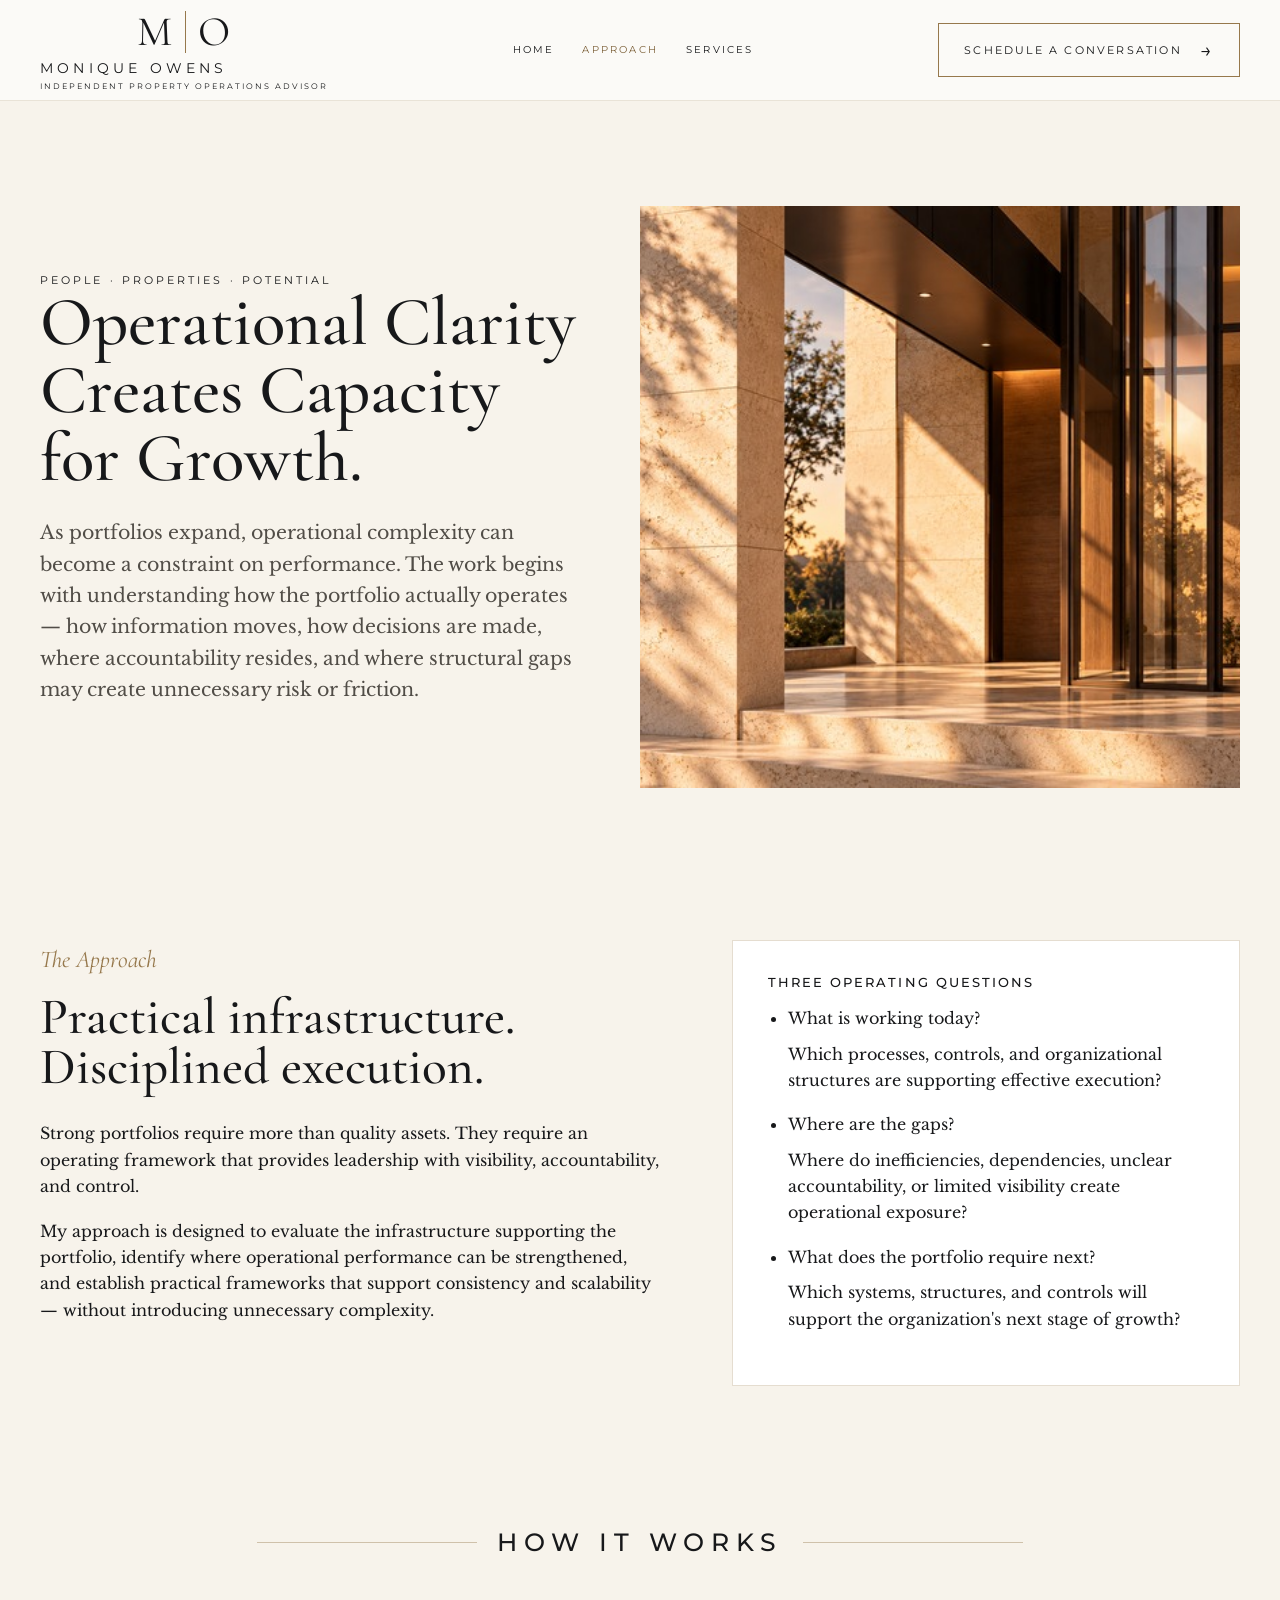
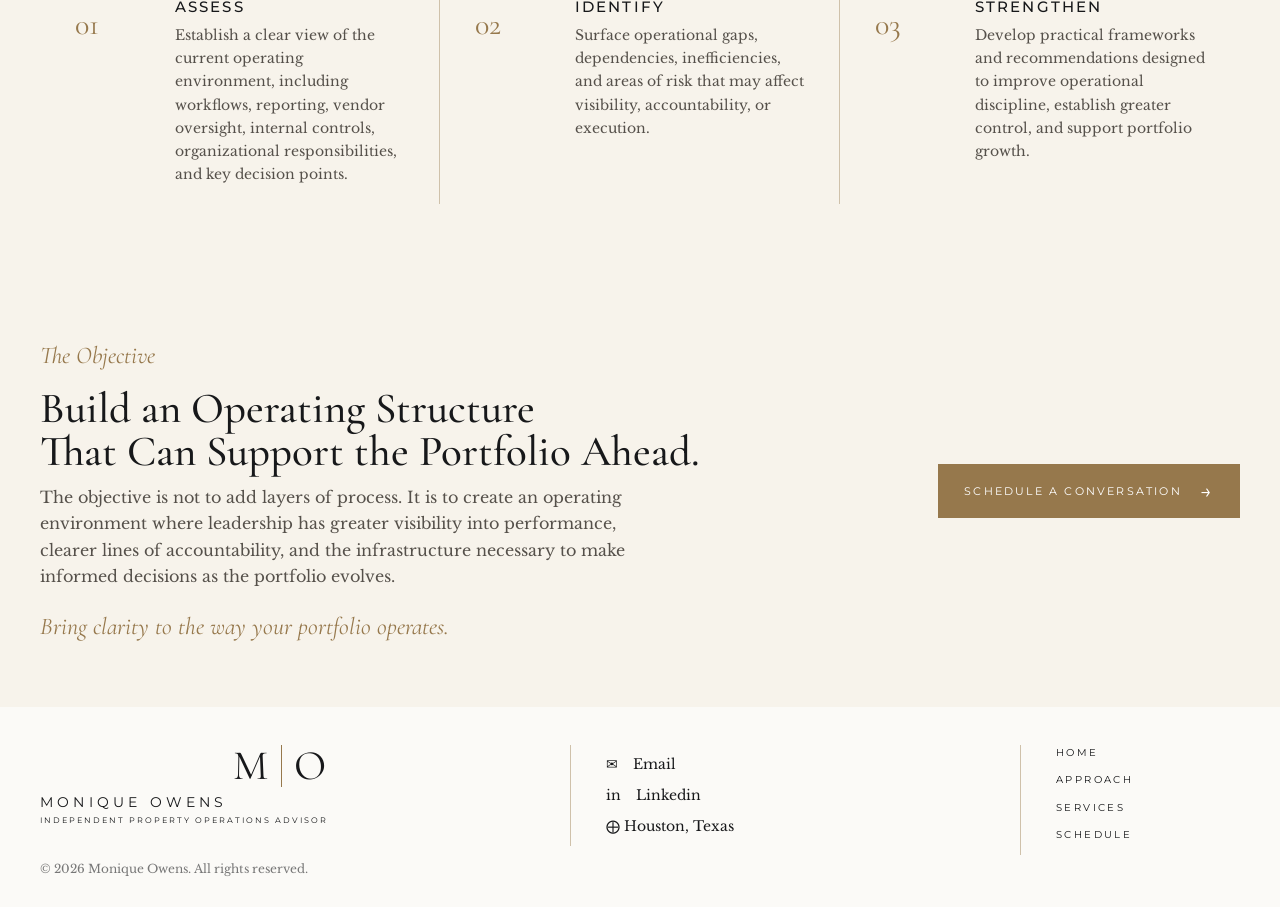
==== approach.html @ 7b4e8dc5 "Update approach.html" ====
<!doctype html>
<html lang="en">
<head>
  <meta charset="utf-8">
  <meta name="viewport" content="width=device-width, initial-scale=1">
  <meta name="description" content="Monique Owens — Independent Property Operations Advisor for growing residential property portfolios.">
  <title>Approach | Monique Owens</title>
  <link rel="stylesheet" href="styles.css">
</head>
<body>

<header class="site-header">
  <div class="container header-inner">
    <a class="brand" href="index.html" aria-label="Monique Owens home">
      <div class="brand-mark"><span>M</span><span>O</span></div>
      <div class="brand-name">Monique Owens</div>
      <div class="brand-sub">Independent Property Operations Advisor</div>
    </a>
    <nav class="nav" aria-label="Primary navigation"><a class="" href="index.html">Home</a>
<a class="active" href="approach.html">Approach</a>
<a class="" href="services.html">Services</a></nav>
    <a class="btn btn-outline" href="https://cal.com/monique-owens-7sfvlf/schedule" target="_blank" rel="noopener">Schedule a Conversation <span class="arrow">→</span></a>
    <button class="menu-toggle" aria-label="Open menu" aria-expanded="false">☰</button>
  </div>
</header>


<main>
<section class="page-hero">
  <div class="container">
    <div class="split">

      <div class="split-copy">
        <div class="eyebrow">People · Properties · Potential</div>

        <h1>Operational Clarity<br>Creates Capacity<br>for Growth.</h1>

        <p>
          As portfolios expand, operational complexity can become a constraint
          on performance. The work begins with understanding how the portfolio
          actually operates — how information moves, how decisions are made,
          where accountability resides, and where structural gaps may create
          unnecessary risk or friction.
        </p>
      </div>

    <div class="split-image approach-image">

    </div>
  </div>
</section>
<section class="section section-cream">
  <div class="container content-grid">
    <div>
      <div class="script">The Approach</div>
      <h2 style="margin:12px 0 28px">Practical infrastructure.<br>Disciplined execution.</h2>
      <p>Strong portfolios require more than quality assets. They require an operating framework that provides leadership with visibility, accountability, and control.</p>
      <p>My approach is designed to evaluate the infrastructure supporting the portfolio, identify where operational performance can be strengthened, and establish practical frameworks that support consistency and scalability — without introducing unnecessary complexity.</p>
    </div>
    <div class="content-card">
      <h3>Three operating questions</h3>
      <ul>
        <li>What is working today?</li>
        <p>Which processes, controls, and organizational structures are supporting effective execution?</p>
        <li>Where are the gaps?</li>
        <p>Where do inefficiencies, dependencies, unclear accountability, or limited visibility create operational exposure?</p>
        <li>What does the portfolio require next?</li>
        <p>Which systems, structures, and controls will support the organization's next stage of growth?</p>
      </ul>
    </div>
  </div>
</section>
<section class="section section-cream">
  <div class="container">
    <div class="section-head"><h2>How It Works</h2></div>
    <div class="steps">
      <article class="step"><div class="step-num">01</div><div><h3>Assess</h3><p>Establish a clear view of the current operating environment, including workflows, reporting, vendor oversight, internal controls, organizational responsibilities, and key decision points.</p></div></article>
      <article class="step"><div class="step-num">02</div><div><h3>Identify</h3><p>Surface operational gaps, dependencies, inefficiencies, and areas of risk that may affect visibility, accountability, or execution.</p></div></article>
      <article class="step"><div class="step-num">03</div><div><h3>Strengthen</h3><p>Develop practical frameworks and recommendations designed to improve operational discipline, establish greater control, and support portfolio growth.</p></div></article>
    </div>
  </div>
</section>
<section class="cta">
  <div class="container cta-inner">
    <div class="cta-copy">
      <div class="script">The Objective</div>
      <h2>Build an Operating Structure<br>That Can Support the Portfolio Ahead.</h2>
      <p>
        The objective is not to add layers of process. It is to create an operating
        environment where leadership has greater visibility into performance,
        clearer lines of accountability, and the infrastructure necessary to make
        informed decisions as the portfolio evolves.
      </p>
      <div class="script">Bring clarity to the way your portfolio operates.</div>
    </div>
    <a class="btn" href="https://cal.com/monique-owens-7sfvlf/schedule" target="_blank" rel="noopener">
      Schedule a Conversation <span class="arrow">→</span>
    </a>
  </div>
</section>
</main>


<footer class="site-footer">
  <div class="container">
    <div class="footer-grid">
      <div>
        <a class="brand" href="index.html">
          <div class="brand-mark"><span>M</span><span>O</span></div>
          <div class="brand-name">Monique Owens</div>
          <div class="brand-sub">Independent Property Operations Advisor</div>
        </a>
        <div class="copyright">© 2026 Monique Owens. All rights reserved.</div>
      </div>
      <div class="footer-contact">
        <div class="contact-line">✉ <a href="mailto:Monique.Owens.A@gmail.com">Email</a></div>
        <div class="contact-line">in <a href="https://www.linkedin.com/in/monique-owens-a-htx/">Linkedin</a></div>
        <div class="contact-line">⨁ Houston, Texas</div>
      </div>
      <div class="footer-nav">
        <a href="index.html">Home</a>
        <a href="approach.html">Approach</a>
        <a href="services.html">Services</a>
        <a href="https://cal.com/monique-owens-7sfvlf/schedule" target="_blank" rel="noopener">Schedule</a>
      </div>
    </div>
  </div>
</footer>

<script src="script.js"></script>
</body>
</html>
---- styles.css ----
@import url('https://fonts.googleapis.com/css2?family=Cormorant+Garamond:wght@400;500;600&family=Libre+Baskerville:wght@400;700&family=Montserrat:wght@400;500;600&display=swap');

:root{
  --ink:#17181a;
  --muted:#66615b;
  --gold:#96784c;
  --gold-dark:#7e633c;
  --line:#cfc1aa;
  --cream:#f7f3eb;
  --paper:#fbfaf7;
  --white:#fff;
  --serif:"Cormorant Garamond", Georgia, serif;
  --body:"Libre Baskerville", Georgia, serif;
  --sans:"Montserrat", Arial, sans-serif;
  --max:1400px;
}

*{box-sizing:border-box}
html{scroll-behavior:smooth}
body{margin:0;color:var(--ink);background:var(--paper);font-family:var(--body);line-height:1.65}
img{max-width:100%;display:block}
a{color:inherit;text-decoration:none}
button,input,textarea{font:inherit}

.container{width:min(var(--max),calc(100% - 80px));margin:0 auto}
.eyebrow{font-family:var(--sans);font-size:11px;letter-spacing:.28em;text-transform:uppercase}
.script{font-family:var(--serif);font-style:italic;color:var(--gold);font-size:24px}
h1,h2,h3{font-family:var(--serif);font-weight:500;line-height:.98;margin:0}
h1{font-size:clamp(48px,5.4vw,78px)}
h2{font-size:clamp(36px,4vw,54px)}
p{margin:0 0 18px}

.site-header{
  position:sticky;top:0;z-index:50;background:rgba(251,250,247,.96);
  backdrop-filter:blur(12px);border-bottom:1px solid rgba(150,120,76,.18)
}
.header-inner{height:100px;display:flex;align-items:center;justify-content:space-between;gap:30px}
.brand{display:flex;flex-direction:column;line-height:1}
.brand-mark{font-family:var(--serif);font-size:42px;letter-spacing:.03em;text-align:center}
.brand-mark span{display:inline-block;padding:0 12px}
.brand-mark span:first-child{border-right:1px solid var(--gold)}
.brand-name{font-family:var(--sans);font-size:14px;letter-spacing:.30em;text-transform:uppercase;margin-top:8px}
.brand-sub{font-family:var(--sans);font-size:8px;letter-spacing:.25em;text-transform:uppercase;margin-top:7px}
.nav{display:flex;align-items:center;gap:28px}
.nav a{font-family:var(--sans);font-size:10px;letter-spacing:.22em;text-transform:uppercase;transition:.2s}
.nav a:hover,.nav a.active{color:var(--gold-dark)}
.btn{
  display:inline-flex;align-items:center;justify-content:center;gap:18px;
  padding:17px 25px;border:1px solid var(--gold);background:var(--gold);
  color:white;font-family:var(--sans);font-size:11px;letter-spacing:.20em;text-transform:uppercase;
  transition:transform .2s,background .2s
}
.btn:hover{background:var(--gold-dark);transform:translateY(-1px)}
.btn-outline{background:transparent;color:var(--ink)}
.btn-outline:hover{color:white}
.arrow{font-size:20px;line-height:0}
.menu-toggle{display:none;border:0;background:none;font-size:25px}

.hero{min-height:620px;display:grid;grid-template-columns:58% 42%;background:var(--cream)}
.hero-copy{padding:65px 55px 65px max(40px,calc((100vw - var(--max))/2));display:flex;flex-direction:column;justify-content:center}
.hero-label{display:flex;align-items:center;gap:16px;margin-bottom:28px}
.hero-label:after{content:"";height:1px;width:140px;background:var(--gold)}
.hero-copy .subhead{margin-top:25px;max-width:650px;font-size:23px}
.hero-copy .lead{font-size:18px;max-width:620px;margin-top:8px}
.hero-cta{margin-top:20px}
.hero-photo{min-height:620px;background:url("assets/hero.jpg") center/cover no-repeat;position:relative}
.hero-photo:before{content:"";position:absolute;inset:0;background:linear-gradient(90deg,var(--cream) 0%,rgba(247,243,235,.18) 18%,transparent 45%)}
.hero-sidecopy{position:absolute;right:45px;top:60px;width:150px;font-family:var(--sans);font-size:10px;line-height:2.1;letter-spacing:.28em;text-transform:uppercase}
.hero-sidecopy:after{content:"";display:block;width:55px;height:1px;background:var(--gold);margin-top:18px}

.section{padding:72px 0}
.section-cream{background:var(--cream)}
.section-head{display:flex;align-items:center;gap:20px;justify-content:center;margin-bottom:45px}
.section-head:before,.section-head:after{content:"";height:1px;background:var(--line);width:220px}
.section-head h2{font-family:var(--sans);font-size:25px;letter-spacing:.27em;text-transform:uppercase;white-space:nowrap}

.services-grid{display:grid;grid-template-columns:repeat(5,1fr)}
.service{padding:0 28px;text-align:center;border-right:1px solid var(--line)}
.service:last-child{border-right:0}
.service-icon{height:64px;display:flex;justify-content:center;align-items:center;color:var(--gold);font-size:35px;font-family:var(--serif)}
.service-icon img{width:64px;height:64px;object-fit:contain}

.service h3{
  font-family:var(--sans);
  font-size:21px;
  font-weight:500;
  color:#17181a;
  letter-spacing:.08em;
  text-transform:uppercase;
  line-height:1.3;
  margin:18px 0;
}

.service .script{
  font-family:var(--serif);
  font-style:italic;
  color:var(--gold);
  font-size:20px;
  font-weight:700;
  line-height:1.4;
  margin:0 0 22px;
}

.service p{
  font-size:16px;
  font-weight:700;
  color:#55504a;
  line-height:1.6;
}

.split{display:grid;grid-template-columns:1fr 1fr}

.split-image{
  min-height:390px;
  background:url("assets/houston.jpg") center/cover no-repeat;
  position:relative;
  overflow:hidden;
}

.approach-image{
  background:url("assets/approach-image.jpg") center/cover no-repeat;
}
  .approach-image img {
  width: 454px;
  height: 430px;
  object-fit: cover;
  margin: 0 auto;
}
.page-hero .split-copy {
  padding-right: 50px;
}

.split-image img{
  width:100%;
  height:100%;
  object-fit:cover;
  display:block;
}

.split-image span{
  position:absolute;
  bottom:22px;
  left:45px;
  color:white;
  font-family:var(--sans);
  font-size:10px;
  letter-spacing:.30em;
  text-transform:uppercase
}

.split-copy{
  padding:65px 0;
  background:var(--cream)
}

.steps{display:grid;grid-template-columns:repeat(3,1fr)}
.step{display:grid;grid-template-columns:80px 1fr;gap:20px;padding:0 35px;border-right:1px solid var(--line)}
.step:last-child{border-right:0}
.step-num{font-family:var(--serif);font-size:30px;color:var(--gold)}
.step h3{font-family:var(--sans);font-size:15px;letter-spacing:.14em;text-transform:uppercase;margin-bottom:10px}
.step p{font-size:14px;color:#55504a}

.cta{background:var(--cream);padding:60px 0}
.cta-inner{display:flex;align-items:center;justify-content:space-between;gap:40px}
.cta h2{font-size:43px;margin:12px 0}
.cta p{max-width:620px;color:#55504a}
.cta-note{text-align:center;font-family:var(--serif);font-style:italic;color:#777;margin-top:10px;font-size:14px}

.site-footer{padding:38px 0 28px;background:var(--paper)}
.footer-grid{display:grid;grid-template-columns:1.2fr 1fr .55fr;gap:50px;align-items:start}
.footer-contact{border-left:1px solid var(--line);padding-left:35px}
.contact-line{display:flex;gap:15px;align-items:center;margin:8px 0;font-size:14px}
.footer-nav{border-left:1px solid var(--line);padding-left:35px}
.footer-nav a{display:block;font-family:var(--sans);font-size:10px;letter-spacing:.24em;text-transform:uppercase;margin-bottom:11px}
.copyright{font-size:12px;color:#777;margin-top:35px}

.page-hero{padding:105px 0 80px;background:var(--cream)}
.page-hero h1{max-width:850px}
.page-hero p{font-size:19px;max-width:760px;margin-top:25px;color:#514d47}
.content-grid{display:grid;grid-template-columns:1.1fr .9fr;gap:70px}
.content-card{padding:35px;background:white;border:1px solid #e5ddd0}
.content-card h3{font-family:var(--sans);font-size:13px;letter-spacing:.16em;text-transform:uppercase;margin-bottom:15px}
.content-card ul{padding-left:20px}
.content-card li{margin:9px 0}
.contact-layout{display:grid;grid-template-columns:.75fr 1.25fr;gap:70px}
.contact-details{background:var(--cream);padding:45px}
.form{display:grid;gap:18px}
.form label{font-family:var(--sans);font-size:10px;letter-spacing:.18em;text-transform:uppercase}
.form input,.form textarea,.form select{
  width:100%;border:0;border-bottom:1px solid var(--line);background:transparent;padding:13px 0;
  outline:none;color:var(--ink)
}
.form textarea{min-height:140px;resize:vertical}
.form input:focus,.form textarea:focus,.form select:focus{border-color:var(--gold)}
.form .btn{border:0;margin-top:8px;cursor:pointer;width:max-content}
.notice{display:none;padding:15px;background:#efe8da;border-left:3px solid var(--gold);font-size:14px}
.notice.show{display:block}

@media(max-width:1000px){
  .container{width:min(var(--max),calc(100% - 44px))}
  .header-inner{height:82px}
  .nav{display:none;position:absolute;top:82px;left:0;right:0;background:var(--paper);padding:25px 22px;flex-direction:column;align-items:stretch;border-bottom:1px solid var(--line)}
  .nav.open{display:flex}
  .nav a{padding:10px}
  .header-inner>.btn{display:none}
  .menu-toggle{display:block}
  .hero{grid-template-columns:1fr}
  .hero-copy{padding:60px 22px}
  .hero-photo{min-height:450px}
  .services-grid{grid-template-columns:repeat(2,1fr);gap:0}
  .service{padding:30px 20px;border-bottom:1px solid var(--line)}
  .service:nth-child(2){border-right:0}
  .service:nth-child(4){border-right:0}
  .service:last-child{grid-column:1/-1;border-bottom:0}
  .split{grid-template-columns:1fr}
  .split-image{min-height:330px}
  .split-copy{padding:50px 30px}
  .steps{grid-template-columns:1fr}
  .step{border-right:0;border-bottom:1px solid var(--line);padding:25px 0}
  .step:last-child{border-bottom:0}
  .cta-inner{flex-direction:column;align-items:flex-start}
  .footer-grid{grid-template-columns:1fr}
  .footer-contact,.footer-nav{border-left:0;border-top:1px solid var(--line);padding:25px 0 0}
  .content-grid,.contact-layout{grid-template-columns:1fr;gap:35px}
}

@media(max-width:600px){
  .container{width:min(100% - 30px,var(--max))}
  .brand-mark{font-size:34px}
  .brand-name{font-size:11px;letter-spacing:.24em}
  .brand-sub{font-size:7px}
  .hero-copy .subhead{font-size:20px}
  .hero-copy .lead{font-size:16px}
  .hero-photo{min-height:350px}
  .hero-sidecopy{right:20px;top:30px}
  .section{padding:55px 0}
  .section-head{gap:10px}
  .section-head:before,.section-head:after{width:40px}
  .section-head h2{font-size:18px}
  .services-grid{grid-template-columns:1fr}
  .service,.service:nth-child(2),.service:nth-child(4){border-right:0}
  .service:last-child{grid-column:auto}
  .cta h2{font-size:35px}
  .page-hero{padding:75px 0 55px}
}
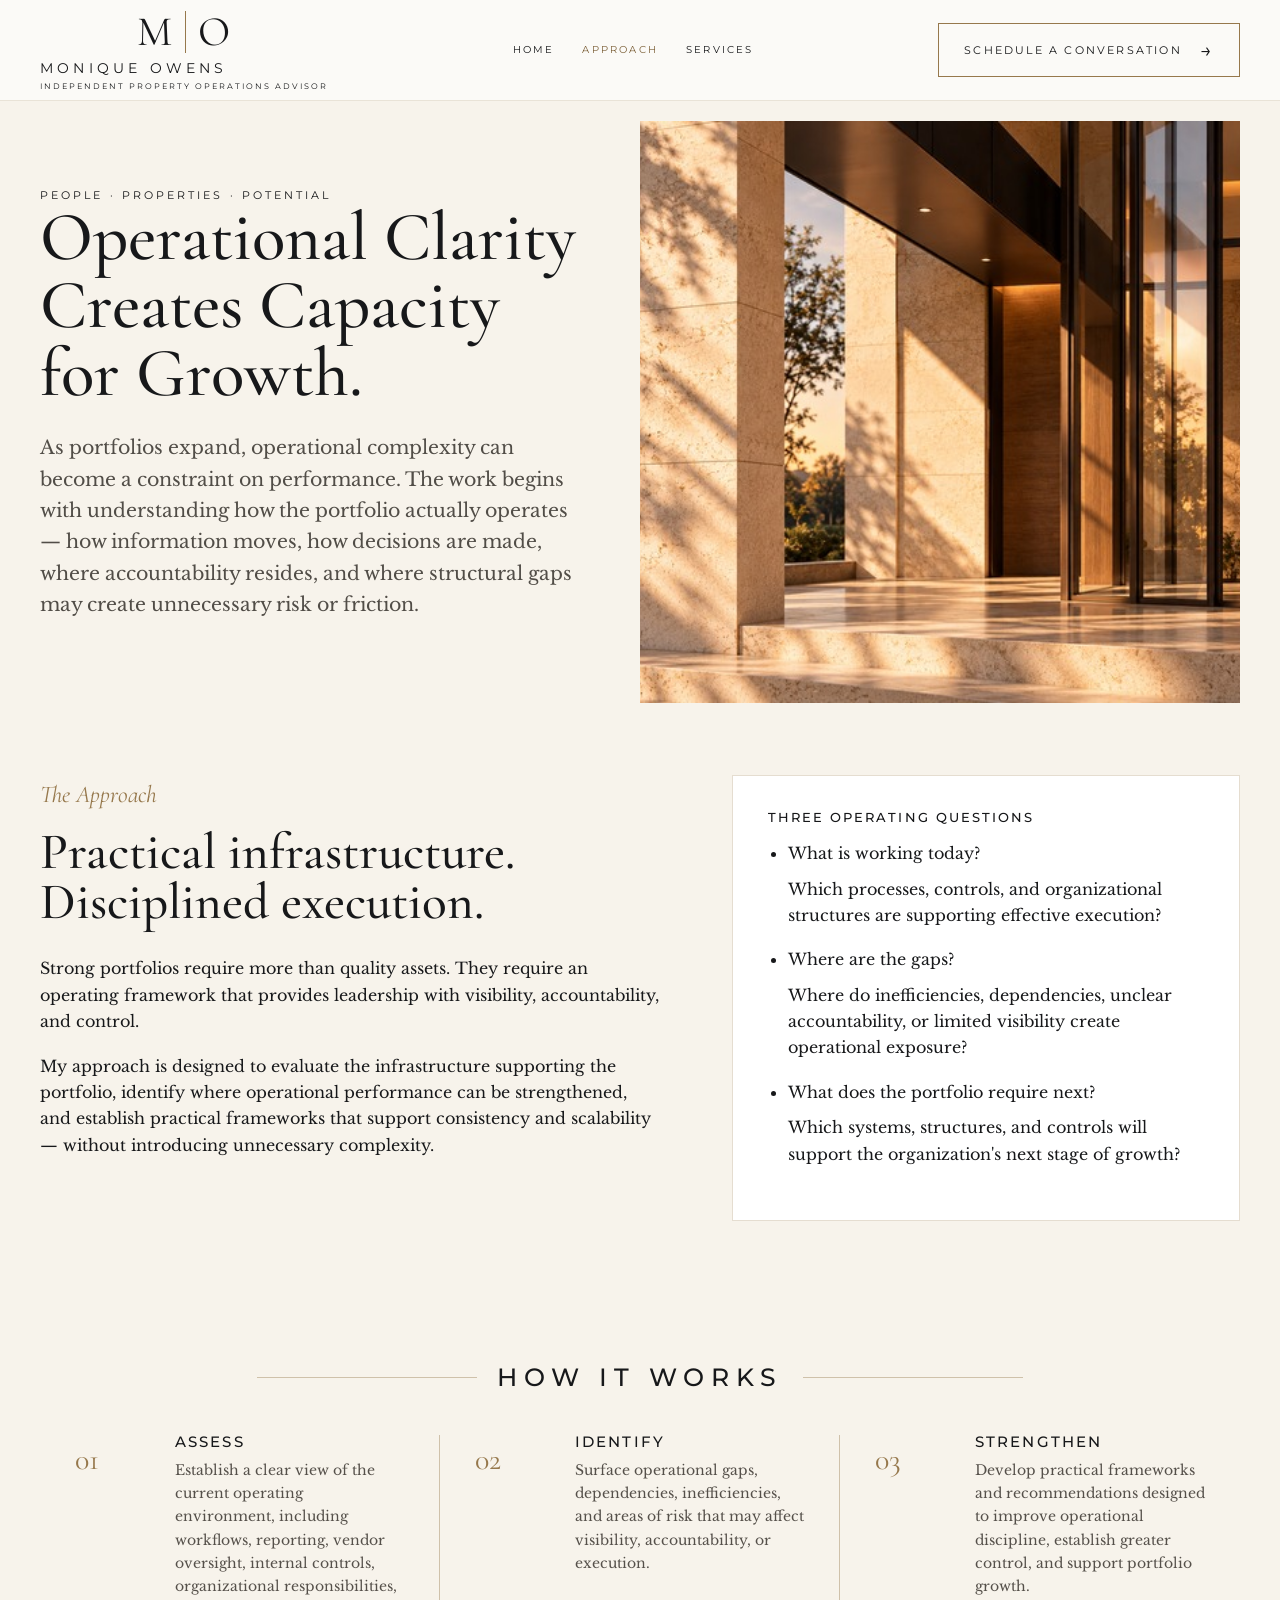
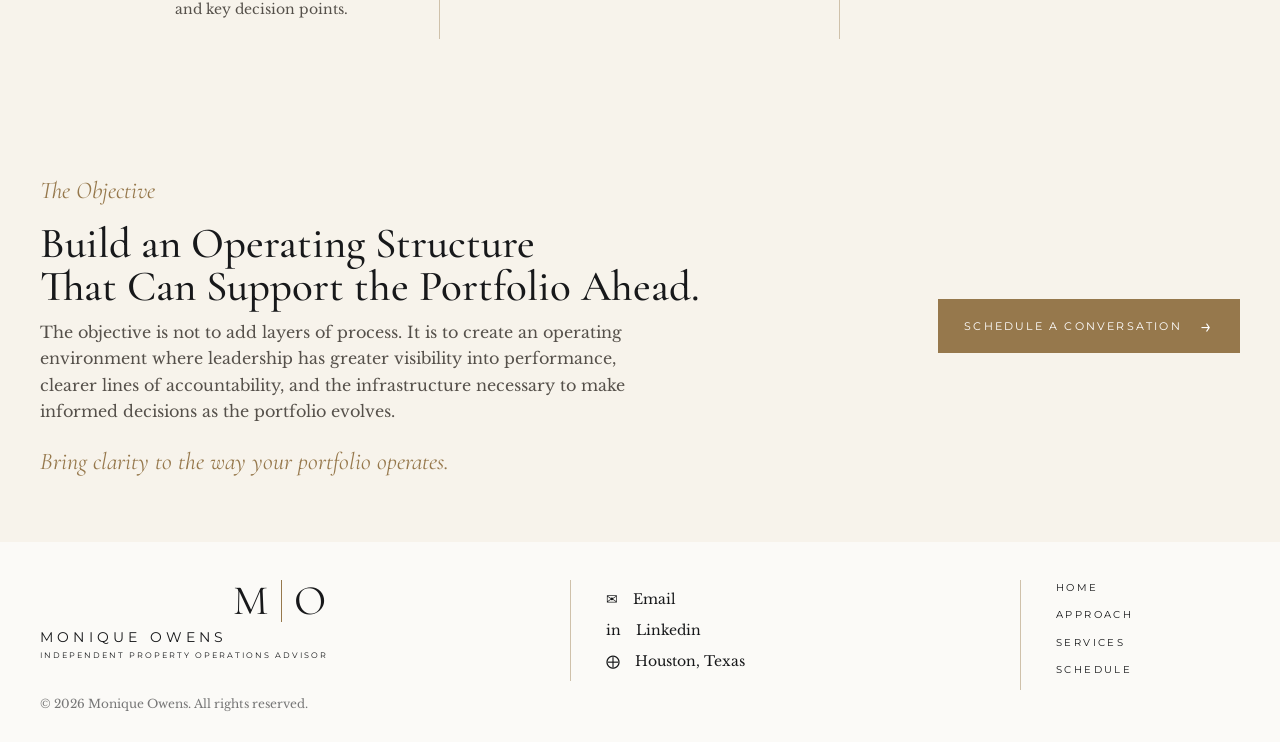
==== commit 3ea93d0b: "Update approach.html" ====
--- a/approach.html
+++ b/approach.html
@@ -115,7 +115,7 @@
       <div class="footer-contact">
         <div class="contact-line">✉ <a href="mailto:Monique.Owens.A@gmail.com">Email</a></div>
         <div class="contact-line">in <a href="https://www.linkedin.com/in/monique-owens-a-htx/">Linkedin</a></div>
-        <div class="contact-line">⨁ Houston, Texas</div>
+        <div class="contact-line"><span class="location-icon">⨁</span><span>Houston, Texas</span></div>
       </div>
       <div class="footer-nav">
         <a href="index.html">Home</a>
--- a/styles.css
+++ b/styles.css
@@ -130,6 +130,15 @@
 .page-hero .split-copy {
   padding-right: 50px;
 }
+.services-image {
+  background: url("assets/services-image.jpg") center/cover no-repeat;
+}
+  .services-image img {
+  width: 454px;
+  height: 430px;
+  object-fit: cover;
+  margin: 0 auto;
+}
 
 .split-image img{
   width:100%;
@@ -171,11 +180,14 @@
 .footer-grid{display:grid;grid-template-columns:1.2fr 1fr .55fr;gap:50px;align-items:start}
 .footer-contact{border-left:1px solid var(--line);padding-left:35px}
 .contact-line{display:flex;gap:15px;align-items:center;margin:8px 0;font-size:14px}
+.footer-contact .contact-line:last-child {margin-top: 8px;}
+.footer-contact .contact-line:last-child {padding-left: 0;gap: 15px;}
 .footer-nav{border-left:1px solid var(--line);padding-left:35px}
 .footer-nav a{display:block;font-family:var(--sans);font-size:10px;letter-spacing:.24em;text-transform:uppercase;margin-bottom:11px}
 .copyright{font-size:12px;color:#777;margin-top:35px}
 
-.page-hero{padding:105px 0 80px;background:var(--cream)}
+.page-hero{padding: 20px 0 0;background:var(--cream)}
+.page-hero .split-copy {padding: 65px 50px 65px 0;}
 .page-hero h1{max-width:850px}
 .page-hero p{font-size:19px;max-width:760px;margin-top:25px;color:#514d47}
 .content-grid{display:grid;grid-template-columns:1.1fr .9fr;gap:70px}
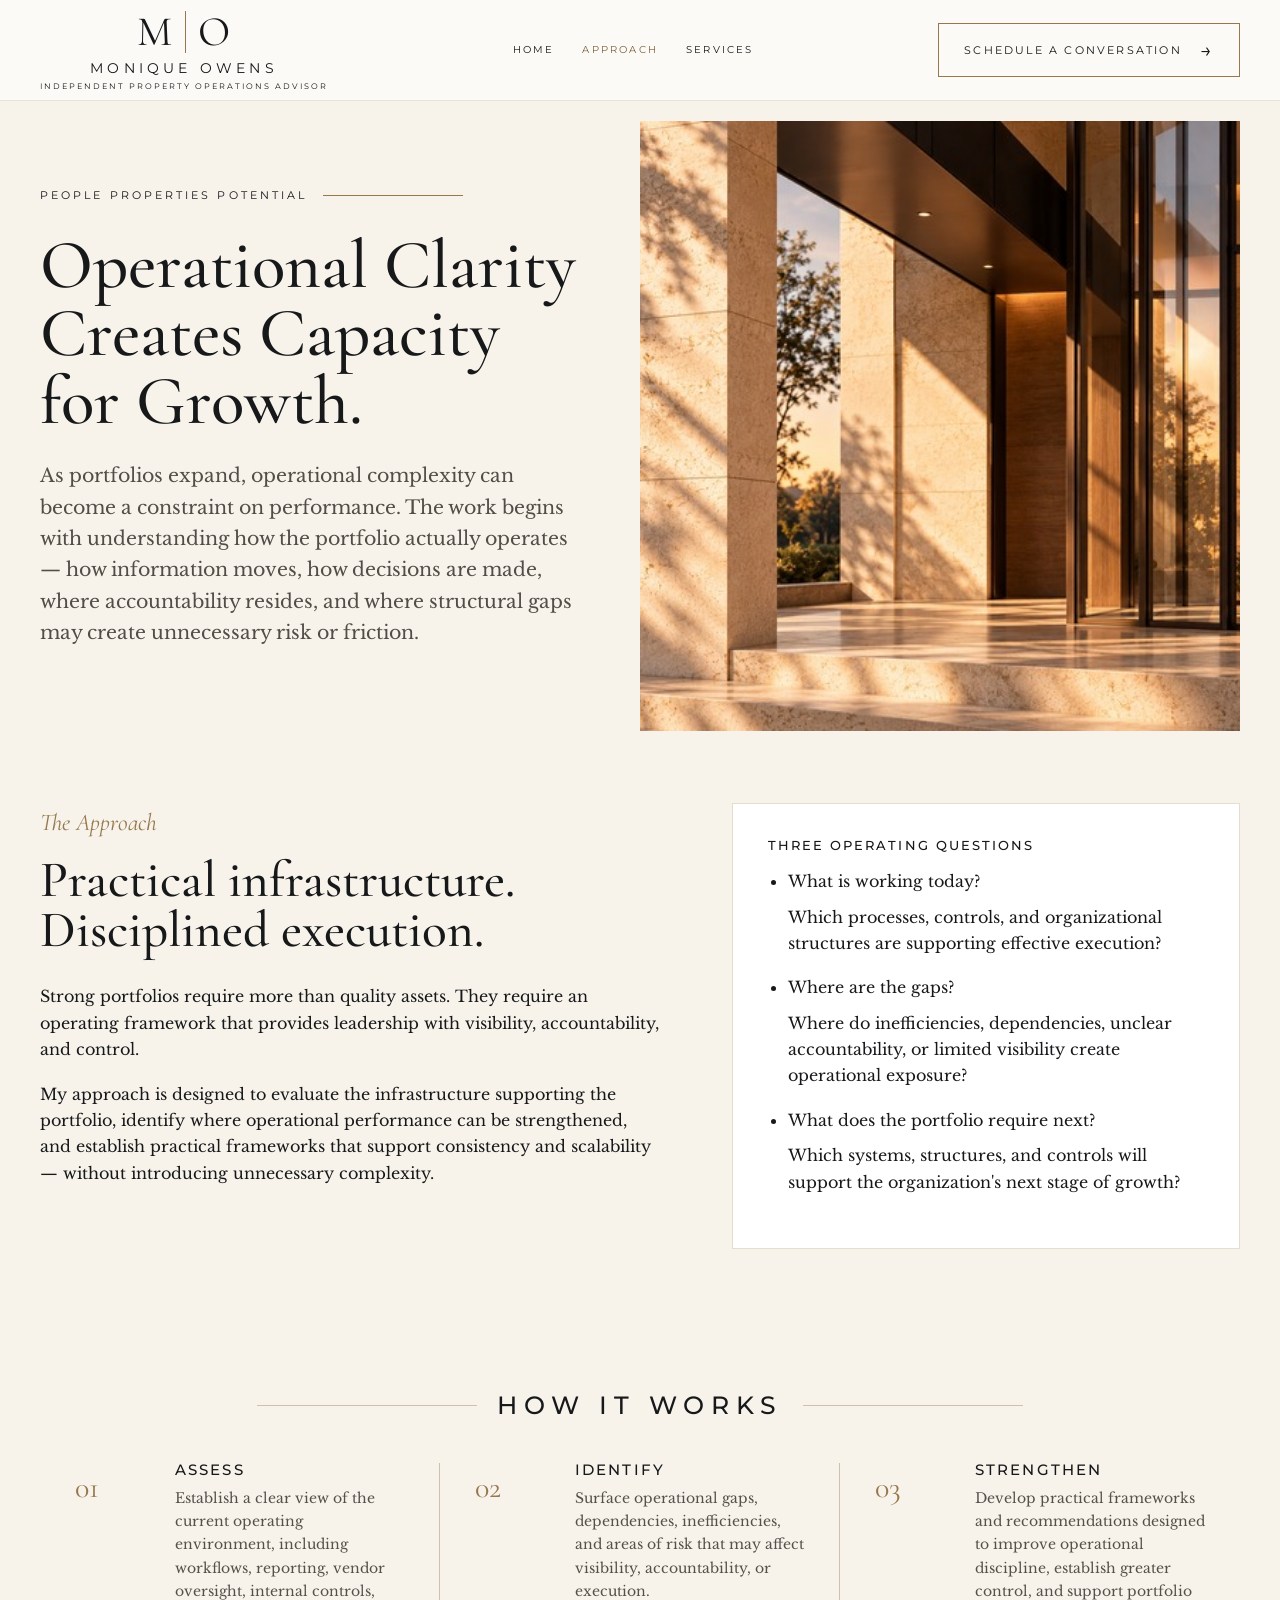
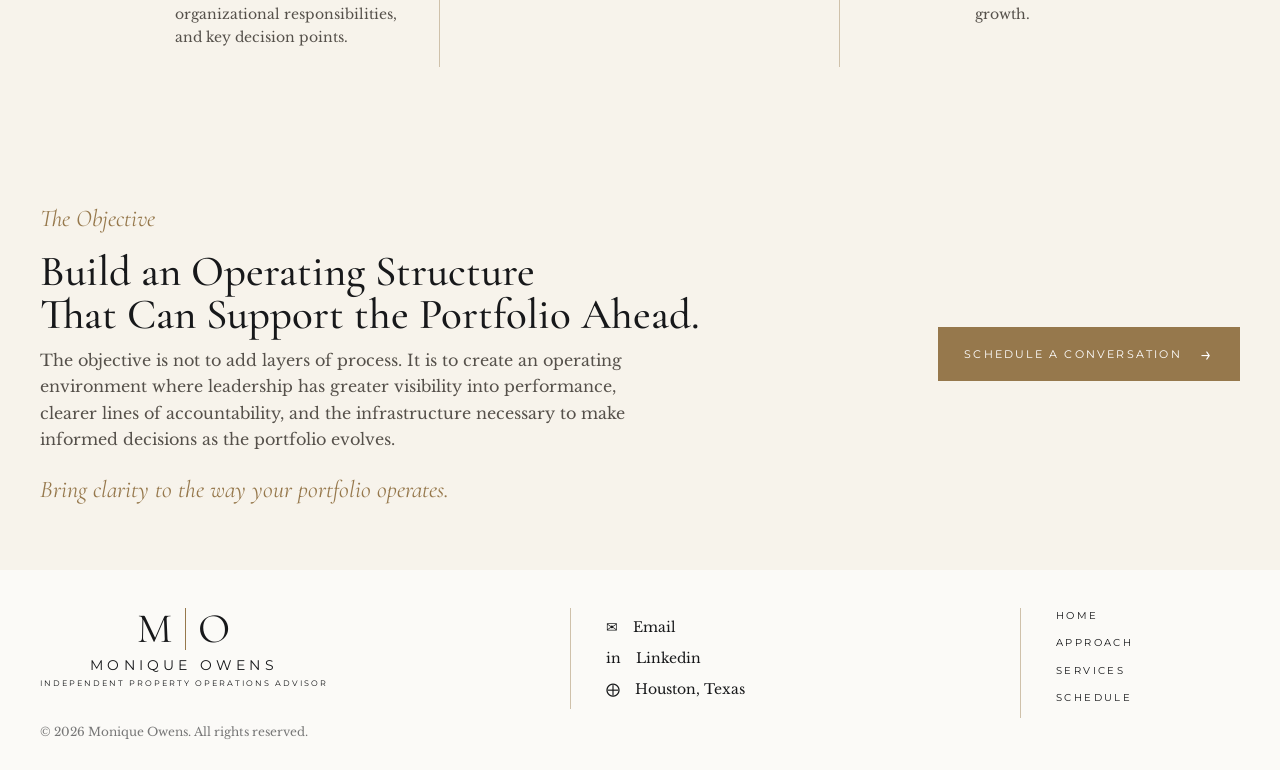
==== commit 15309e3f: "Update approach.html" ====
--- a/approach.html
+++ b/approach.html
@@ -31,7 +31,7 @@
     <div class="split">
 
       <div class="split-copy">
-        <div class="eyebrow">People · Properties · Potential</div>
+        <div class="eyebrow">People  Properties  Potential</div>
 
         <h1>Operational Clarity<br>Creates Capacity<br>for Growth.</h1>
 
--- a/styles.css
+++ b/styles.css
@@ -13,8 +13,7 @@
   --serif:"Cormorant Garamond", Georgia, serif;
   --body:"Libre Baskerville", Georgia, serif;
   --sans:"Montserrat", Arial, sans-serif;
-  --max:1400px;
-}
+  --max:1400px;}
 
 *{box-sizing:border-box}
 html{scroll-behavior:smooth}
@@ -25,18 +24,17 @@
 
 .container{width:min(var(--max),calc(100% - 80px));margin:0 auto}
 .eyebrow{font-family:var(--sans);font-size:11px;letter-spacing:.28em;text-transform:uppercase}
+.page-hero .eyebrow {display: flex;align-items: center;gap: 16px;margin-bottom: 28px;}
+.page-hero .eyebrow::after {content: "";display: block;width: 140px;height: 1px;background: var(--gold);flex-shrink: 0;}
 .script{font-family:var(--serif);font-style:italic;color:var(--gold);font-size:24px}
 h1,h2,h3{font-family:var(--serif);font-weight:500;line-height:.98;margin:0}
 h1{font-size:clamp(48px,5.4vw,78px)}
 h2{font-size:clamp(36px,4vw,54px)}
 p{margin:0 0 18px}
 
-.site-header{
-  position:sticky;top:0;z-index:50;background:rgba(251,250,247,.96);
-  backdrop-filter:blur(12px);border-bottom:1px solid rgba(150,120,76,.18)
-}
+.site-header{position:sticky;top:0;z-index:50;background:rgba(251,250,247,.96);backdrop-filter:blur(12px);border-bottom:1px solid rgba(150,120,76,.18)}
 .header-inner{height:100px;display:flex;align-items:center;justify-content:space-between;gap:30px}
-.brand{display:flex;flex-direction:column;line-height:1}
+.brand {display: flex;flex-direction: column;align-items: center;text-align: center;line-height: 1;}
 .brand-mark{font-family:var(--serif);font-size:42px;letter-spacing:.03em;text-align:center}
 .brand-mark span{display:inline-block;padding:0 12px}
 .brand-mark span:first-child{border-right:1px solid var(--gold)}
@@ -45,12 +43,7 @@
 .nav{display:flex;align-items:center;gap:28px}
 .nav a{font-family:var(--sans);font-size:10px;letter-spacing:.22em;text-transform:uppercase;transition:.2s}
 .nav a:hover,.nav a.active{color:var(--gold-dark)}
-.btn{
-  display:inline-flex;align-items:center;justify-content:center;gap:18px;
-  padding:17px 25px;border:1px solid var(--gold);background:var(--gold);
-  color:white;font-family:var(--sans);font-size:11px;letter-spacing:.20em;text-transform:uppercase;
-  transition:transform .2s,background .2s
-}
+.btn{display:inline-flex;align-items:center;justify-content:center;gap:18px;padding:17px 25px;border:1px solid var(--gold);background:var(--gold);color:white;font-family:var(--sans);font-size:11px;letter-spacing:.20em;text-transform:uppercase;transition:transform .2s,background .2s}
 .btn:hover{background:var(--gold-dark);transform:translateY(-1px)}
 .btn-outline{background:transparent;color:var(--ink)}
 .btn-outline:hover{color:white}
@@ -81,87 +74,20 @@
 .service-icon{height:64px;display:flex;justify-content:center;align-items:center;color:var(--gold);font-size:35px;font-family:var(--serif)}
 .service-icon img{width:64px;height:64px;object-fit:contain}
 
-.service h3{
-  font-family:var(--sans);
-  font-size:21px;
-  font-weight:500;
-  color:#17181a;
-  letter-spacing:.08em;
-  text-transform:uppercase;
-  line-height:1.3;
-  margin:18px 0;
-}
-
-.service .script{
-  font-family:var(--serif);
-  font-style:italic;
-  color:var(--gold);
-  font-size:20px;
-  font-weight:700;
-  line-height:1.4;
-  margin:0 0 22px;
-}
-
-.service p{
-  font-size:16px;
-  font-weight:700;
-  color:#55504a;
-  line-height:1.6;
-}
-
+.service h3{font-family:var(--sans);font-size:21px;font-weight:500;color:#17181a;letter-spacing:.08em;text-transform:uppercase;line-height:1.3;margin:18px 0;}
+.service .script{font-family:var(--serif);font-style:italic;color:var(--gold);font-size:20px;font-weight:700;line-height:1.4;margin:0 0 22px;}
+.service p{font-size:16px;font-weight:700;color:#55504a;line-height:1.6;}
 .split{display:grid;grid-template-columns:1fr 1fr}
-
-.split-image{
-  min-height:390px;
-  background:url("assets/houston.jpg") center/cover no-repeat;
-  position:relative;
-  overflow:hidden;
-}
-
-.approach-image{
-  background:url("assets/approach-image.jpg") center/cover no-repeat;
-}
-  .approach-image img {
-  width: 454px;
-  height: 430px;
-  object-fit: cover;
-  margin: 0 auto;
-}
-.page-hero .split-copy {
-  padding-right: 50px;
-}
-.services-image {
-  background: url("assets/services-image.jpg") center/cover no-repeat;
-}
-  .services-image img {
-  width: 454px;
-  height: 430px;
-  object-fit: cover;
-  margin: 0 auto;
-}
-
-.split-image img{
-  width:100%;
-  height:100%;
-  object-fit:cover;
-  display:block;
-}
-
-.split-image span{
-  position:absolute;
-  bottom:22px;
-  left:45px;
-  color:white;
-  font-family:var(--sans);
-  font-size:10px;
-  letter-spacing:.30em;
-  text-transform:uppercase
-}
-
-.split-copy{
-  padding:65px 0;
-  background:var(--cream)
-}
+.split-image{min-height:390px;background:url("assets/houston.jpg") center/cover no-repeat;position:relative;overflow:hidden;}
+.approach-image{background:url("assets/approach-image.jpg") center/cover no-repeat;}
+.approach-image img {width: 454px;height: 430px;object-fit: cover;margin: 0 auto;}
+.page-hero .split-copy {padding-right: 50px;}
+.services-image {background: url("assets/services-image.jpg") center/cover no-repeat;}
+.services-image img {width: 454px;height: 430px;object-fit: cover;margin: 0 auto;}
+.split-image img{width:100%;height:100%;object-fit:cover;display:block;}
+.split-image span{position:absolute;bottom:22px;left:45px;color:white;font-family:var(--sans);font-size:10px;letter-spacing:.30em;text-transform:uppercase}
+.split-copy{padding:65px 0;background:var(--cream)}
+.home-split .split-copy {padding-left: 50px;}
 
 .steps{display:grid;grid-template-columns:repeat(3,1fr)}
 .step{display:grid;grid-template-columns:80px 1fr;gap:20px;padding:0 35px;border-right:1px solid var(--line)}
@@ -176,15 +102,19 @@
 .cta p{max-width:620px;color:#55504a}
 .cta-note{text-align:center;font-family:var(--serif);font-style:italic;color:#777;margin-top:10px;font-size:14px}
 
-.site-footer{padding:38px 0 28px;background:var(--paper)}
-.footer-grid{display:grid;grid-template-columns:1.2fr 1fr .55fr;gap:50px;align-items:start}
-.footer-contact{border-left:1px solid var(--line);padding-left:35px}
-.contact-line{display:flex;gap:15px;align-items:center;margin:8px 0;font-size:14px}
-.footer-contact .contact-line:last-child {margin-top: 8px;}
-.footer-contact .contact-line:last-child {padding-left: 0;gap: 15px;}
-.footer-nav{border-left:1px solid var(--line);padding-left:35px}
-.footer-nav a{display:block;font-family:var(--sans);font-size:10px;letter-spacing:.24em;text-transform:uppercase;margin-bottom:11px}
-.copyright{font-size:12px;color:#777;margin-top:35px}
+.site-footer {padding: 38px 0 28px;background: var(--paper);}
+.site-footer .brand {display: flex;flex-direction: column;align-items: center;width: max-content;}
+.site-footer .brand-mark,
+.site-footer .brand-name,
+.site-footer .brand-sub {width: 100%;text-align: center;}
+.footer-grid {display: grid;grid-template-columns: 1.2fr 1fr .55fr;gap: 50px;align-items: start;}
+.footer-contact {border-left: 1px solid var(--line);padding-left: 35px;}
+.contact-line {display: flex;gap: 15px;align-items: center;margin: 8px 0;font-size: 14px;}
+.footer-contact .contact-line:last-child {gap: 0;}
+.footer-contact .location-icon {margin-right: 15px;flex-shrink: 0;}
+.footer-nav {border-left: 1px solid var(--line);padding-left: 35px;}
+.footer-nav a {display: block;font-family: var(--sans);font-size: 10px;letter-spacing: .24em;text-transform: uppercase;margin-bottom: 11px;}
+.copyright {font-size: 12px;color: #777;margin-top: 35px;}
 
 .page-hero{padding: 20px 0 0;background:var(--cream)}
 .page-hero .split-copy {padding: 65px 50px 65px 0;}
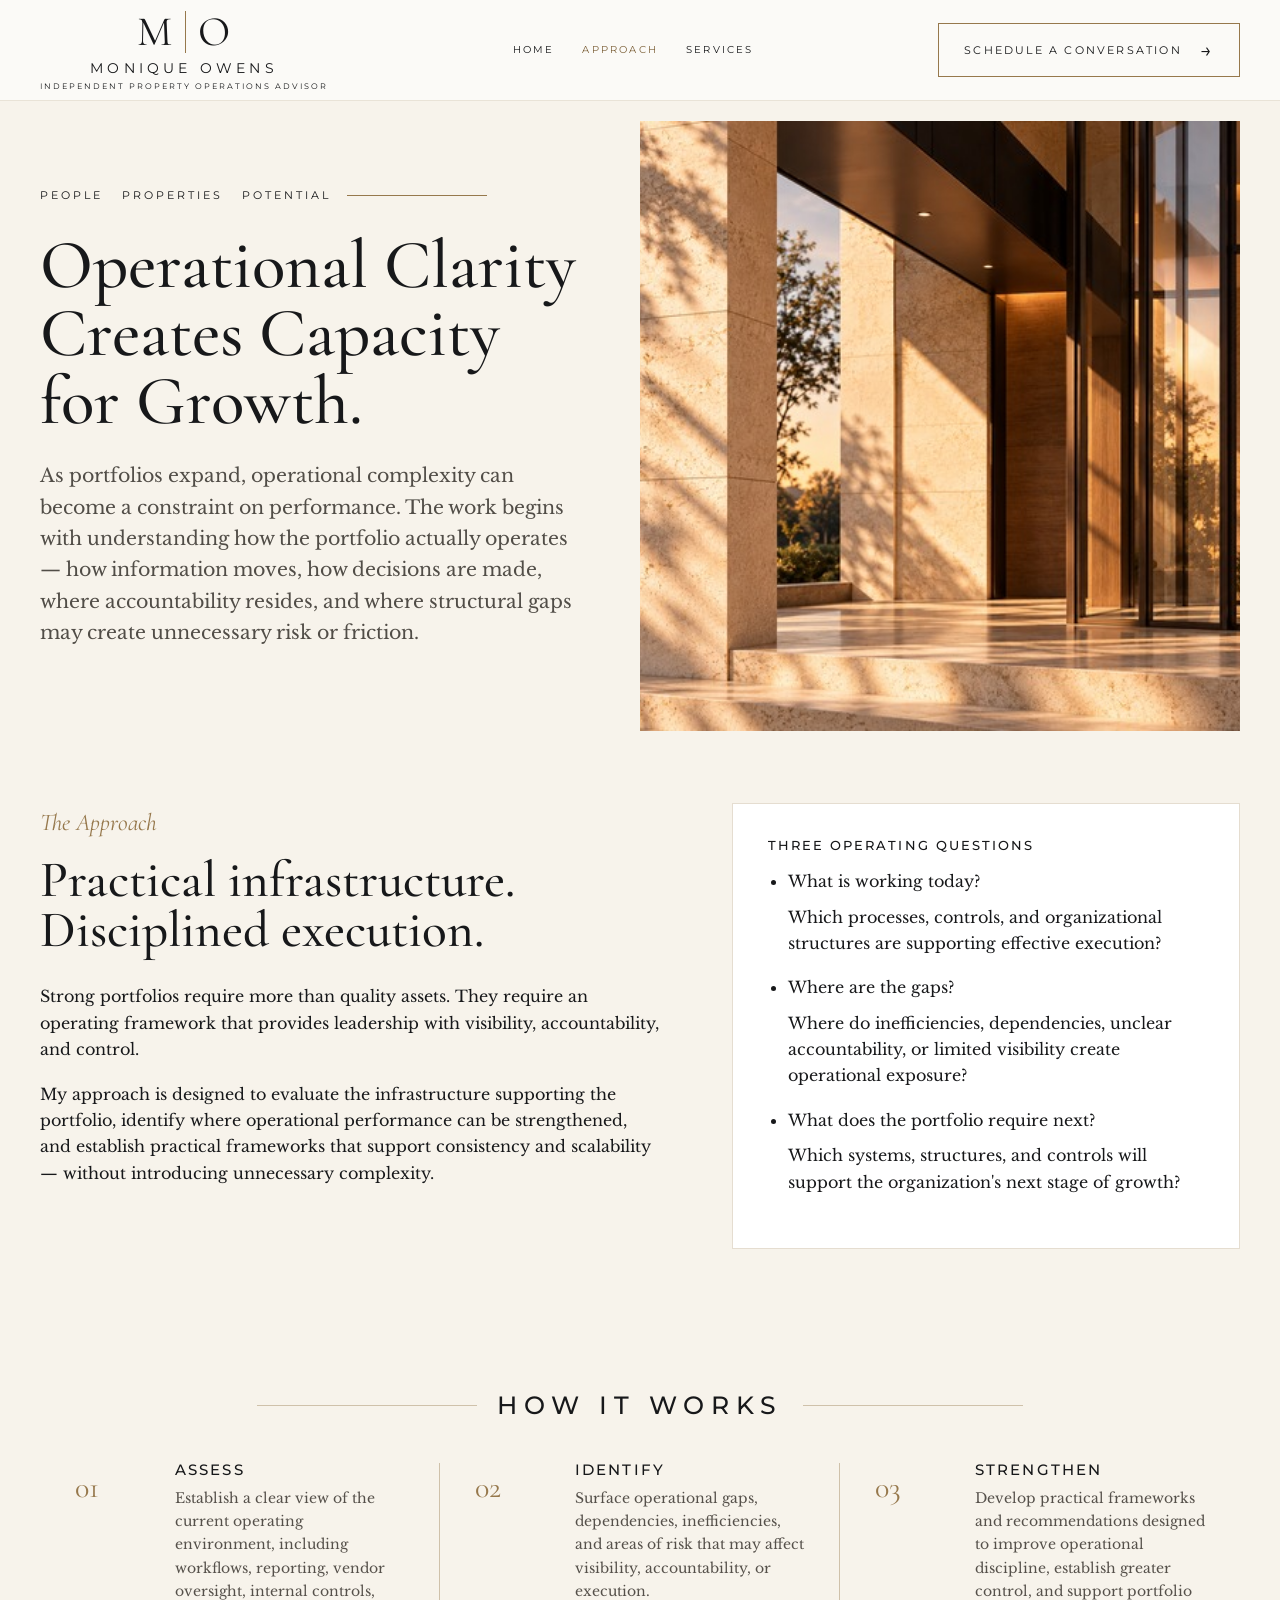
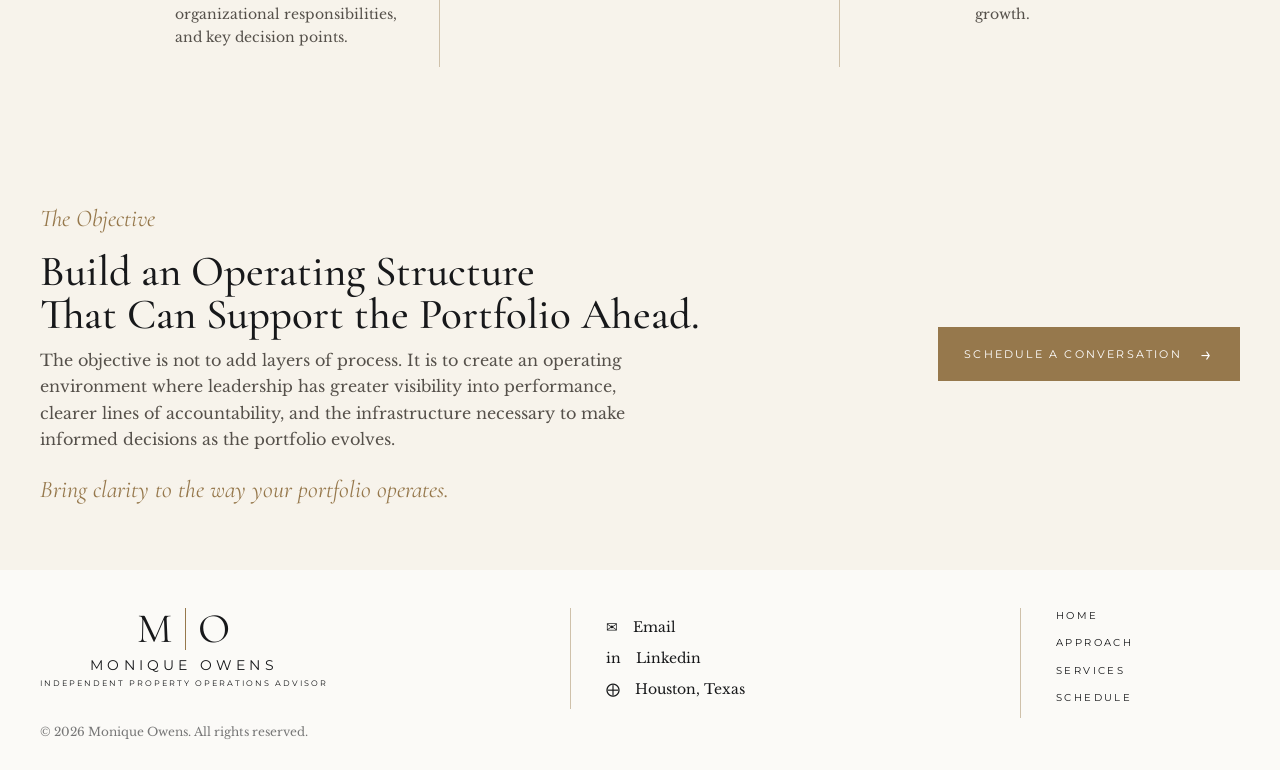
==== commit 80a4fecd: "Update approach.html" ====
--- a/approach.html
+++ b/approach.html
@@ -31,7 +31,7 @@
     <div class="split">
 
       <div class="split-copy">
-        <div class="eyebrow">People  Properties  Potential</div>
+        <div class="eyebrow">People &nbsp; Properties &nbsp; Potential</div>
 
         <h1>Operational Clarity<br>Creates Capacity<br>for Growth.</h1>
 
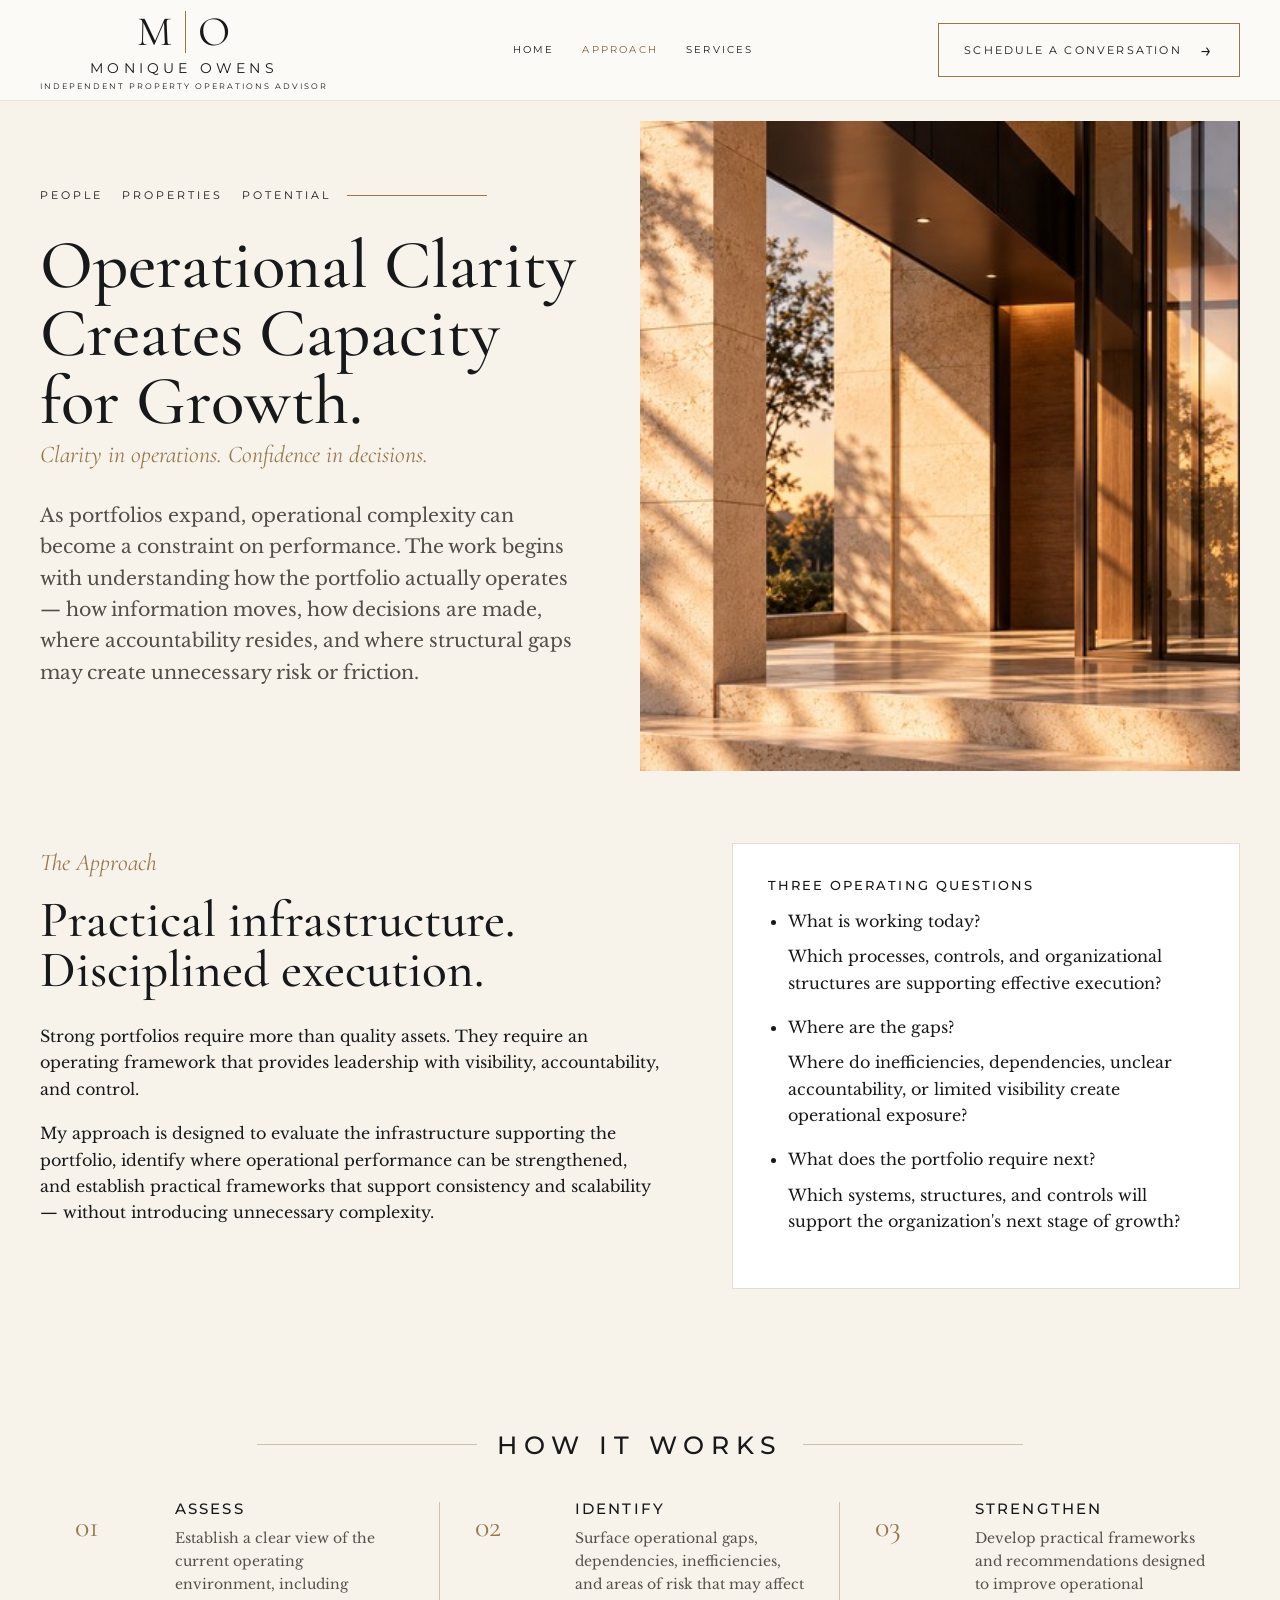
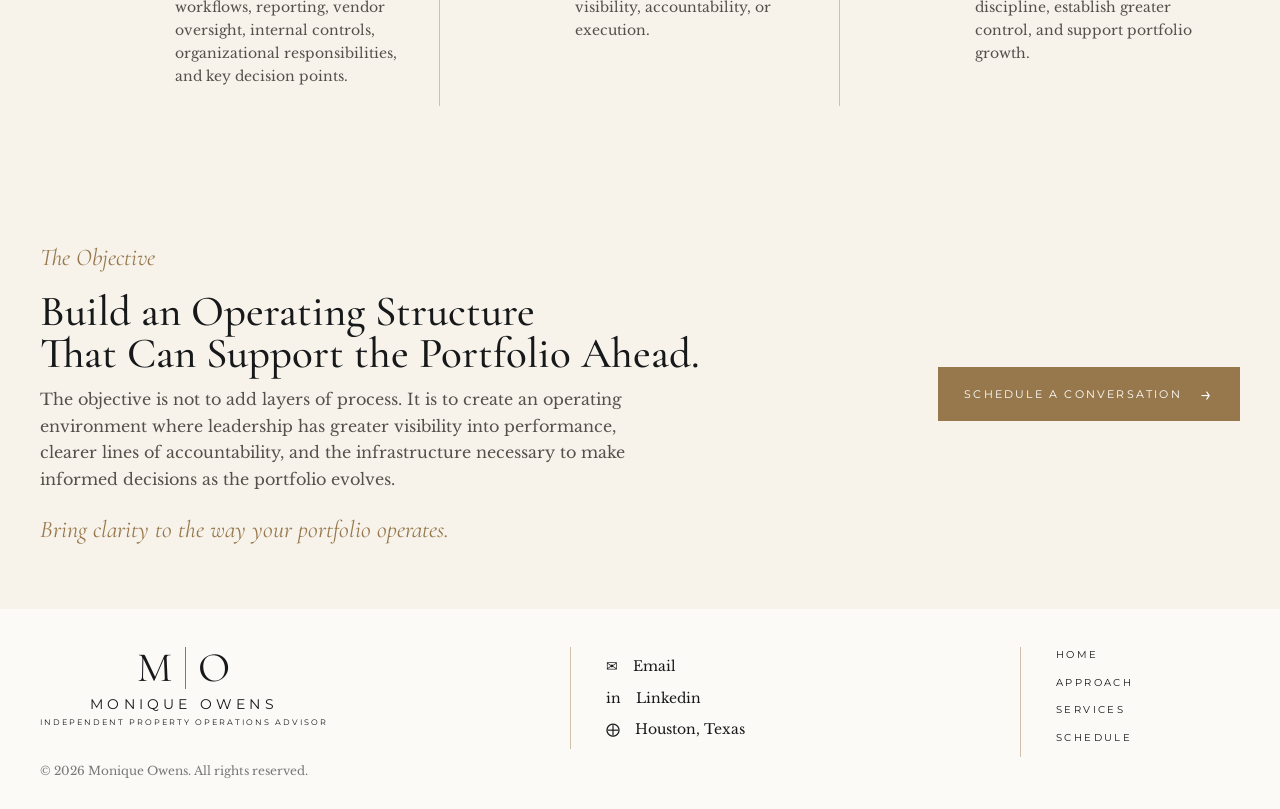
==== commit 37ca6d1e: "Update approach.html" ====
--- a/approach.html
+++ b/approach.html
@@ -34,7 +34,7 @@
         <div class="eyebrow">People &nbsp; Properties &nbsp; Potential</div>
 
         <h1>Operational Clarity<br>Creates Capacity<br>for Growth.</h1>
-
+        <div class="script">Clarity in operations. Confidence in decisions.</div>
         <p>
           As portfolios expand, operational complexity can become a constraint
           on performance. The work begins with understanding how the portfolio
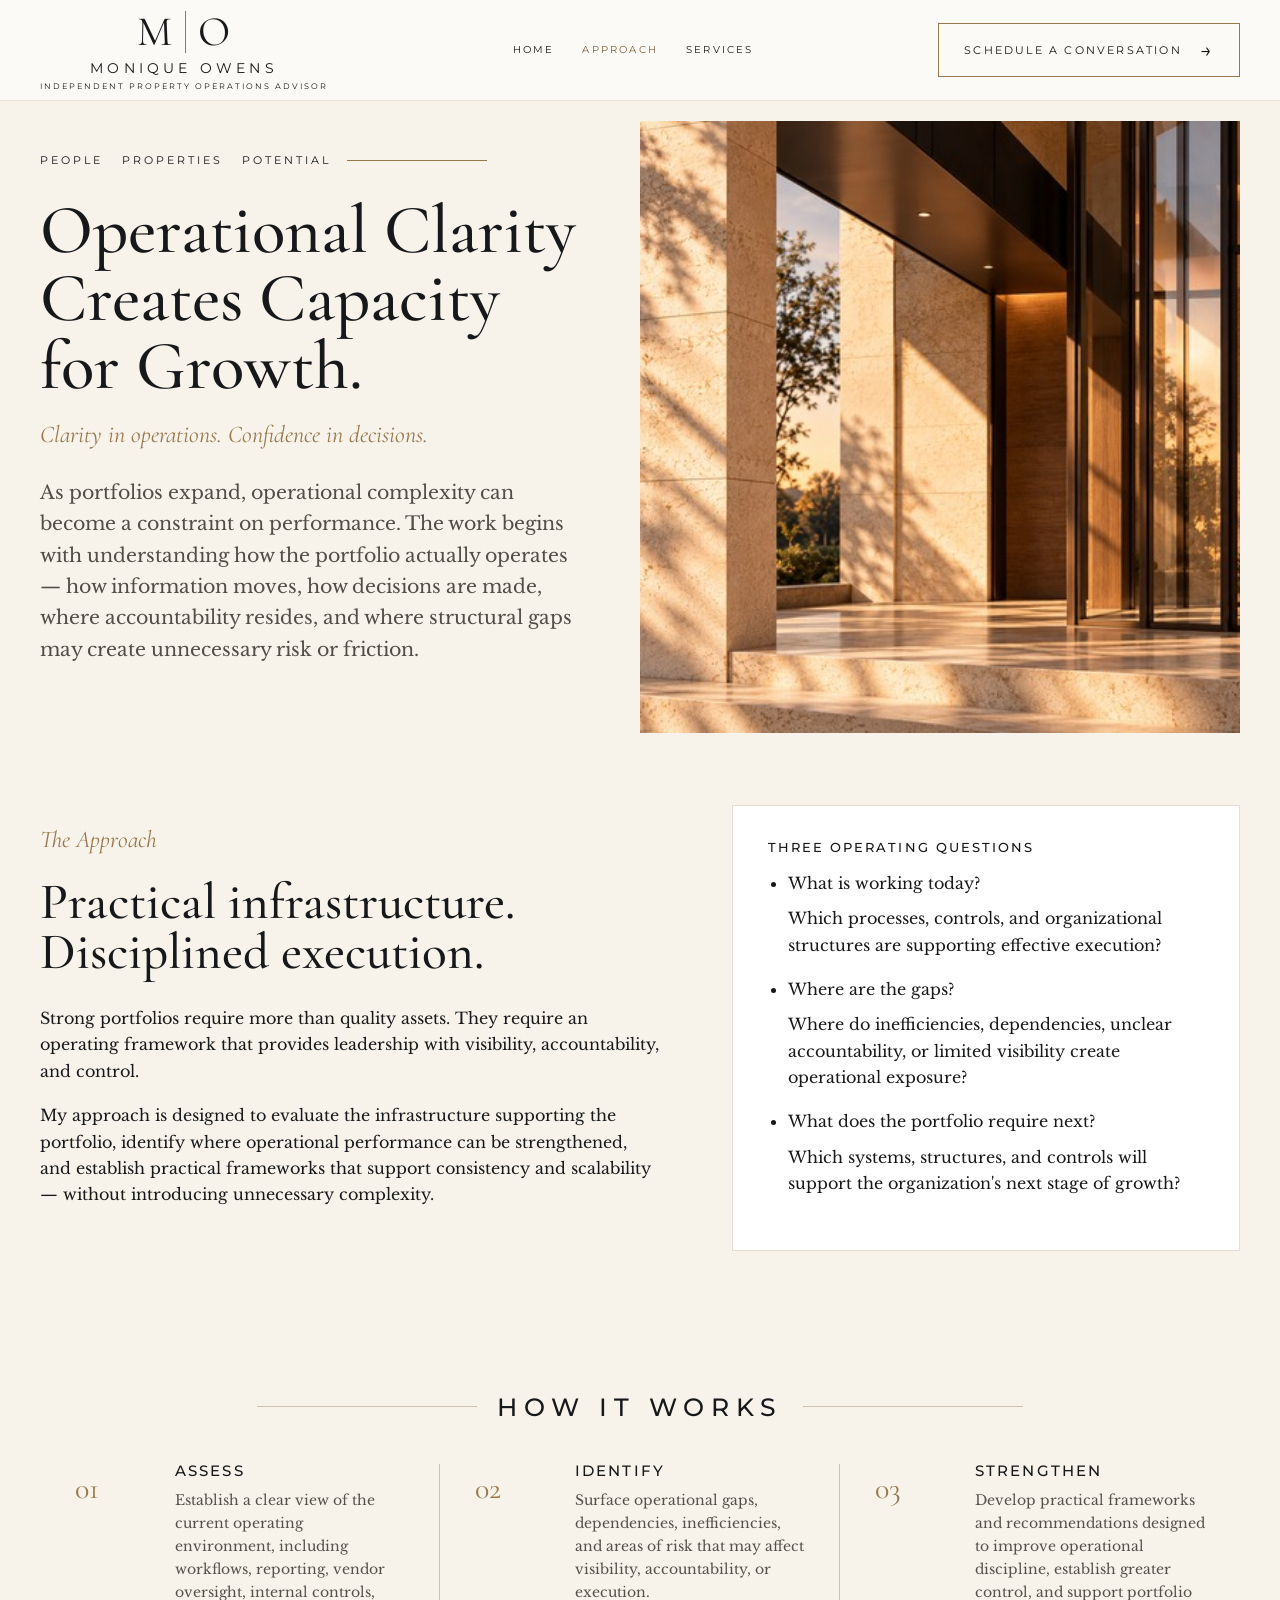
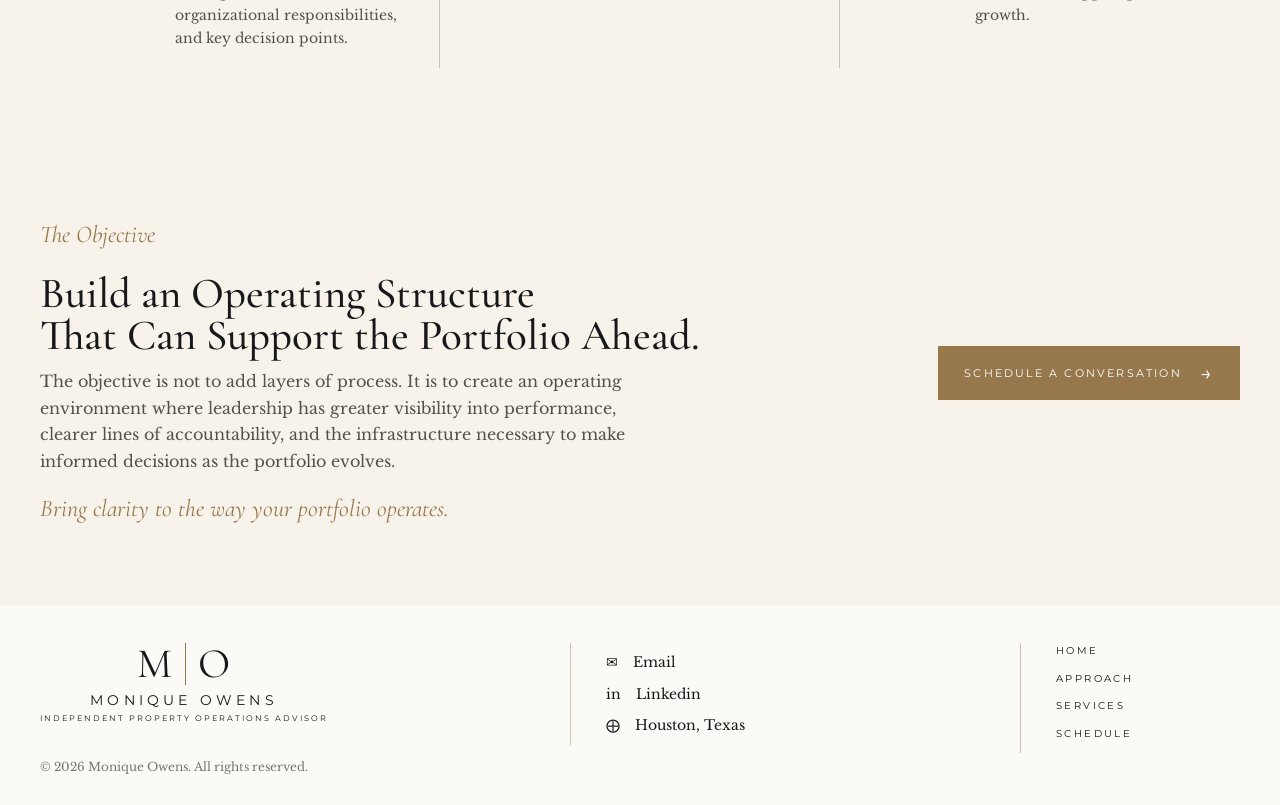
==== commit 093a27ce: "Update approach.html" ====
--- a/approach.html
+++ b/approach.html
@@ -70,7 +70,7 @@
     </div>
   </div>
 </section>
-<section class="section section-cream">
+<section class="section section-cream approach-steps">
   <div class="container">
     <div class="section-head"><h2>How It Works</h2></div>
     <div class="steps">
@@ -80,7 +80,7 @@
     </div>
   </div>
 </section>
-<section class="cta">
+<section class="cta approach-objective">
   <div class="container cta-inner">
     <div class="cta-copy">
       <div class="script">The Objective</div>
--- a/styles.css
+++ b/styles.css
@@ -26,7 +26,7 @@
 .eyebrow{font-family:var(--sans);font-size:11px;letter-spacing:.28em;text-transform:uppercase}
 .page-hero .eyebrow {display: flex;align-items: center;gap: 16px;margin-bottom: 28px;}
 .page-hero .eyebrow::after {content: "";display: block;width: 140px;height: 1px;background: var(--gold);flex-shrink: 0;}
-.script{font-family:var(--serif);font-style:italic;color:var(--gold);font-size:24px}
+.script {font-family: var(--serif);font-style: italic;color: var(--gold);font-size: 24px;line-height: 1.4;margin-top: 18px;margin-bottom: 20px;}
 h1,h2,h3{font-family:var(--serif);font-weight:500;line-height:.98;margin:0}
 h1{font-size:clamp(48px,5.4vw,78px)}
 h2{font-size:clamp(36px,4vw,54px)}
@@ -101,6 +101,7 @@
 .cta h2{font-size:43px;margin:12px 0}
 .cta p{max-width:620px;color:#55504a}
 .cta-note{text-align:center;font-family:var(--serif);font-style:italic;color:#777;margin-top:10px;font-size:14px}
+.services-cta {padding-top: 20px;}
 
 .site-footer {padding: 38px 0 28px;background: var(--paper);}
 .site-footer .brand {display: flex;flex-direction: column;align-items: center;width: max-content;}
@@ -117,7 +118,8 @@
 .copyright {font-size: 12px;color: #777;margin-top: 35px;}
 
 .page-hero{padding: 20px 0 0;background:var(--cream)}
-.page-hero .split-copy {padding: 65px 50px 65px 0;}
+.page-hero .split-copy {padding: 30px 50px 50px 0;}
+.page-hero .split-copy .script {display: block;margin-top: 18px;margin-bottom: 20px;line-height: 1.4;}
 .page-hero h1{max-width:850px}
 .page-hero p{font-size:19px;max-width:760px;margin-top:25px;color:#514d47}
 .content-grid{display:grid;grid-template-columns:1.1fr .9fr;gap:70px}
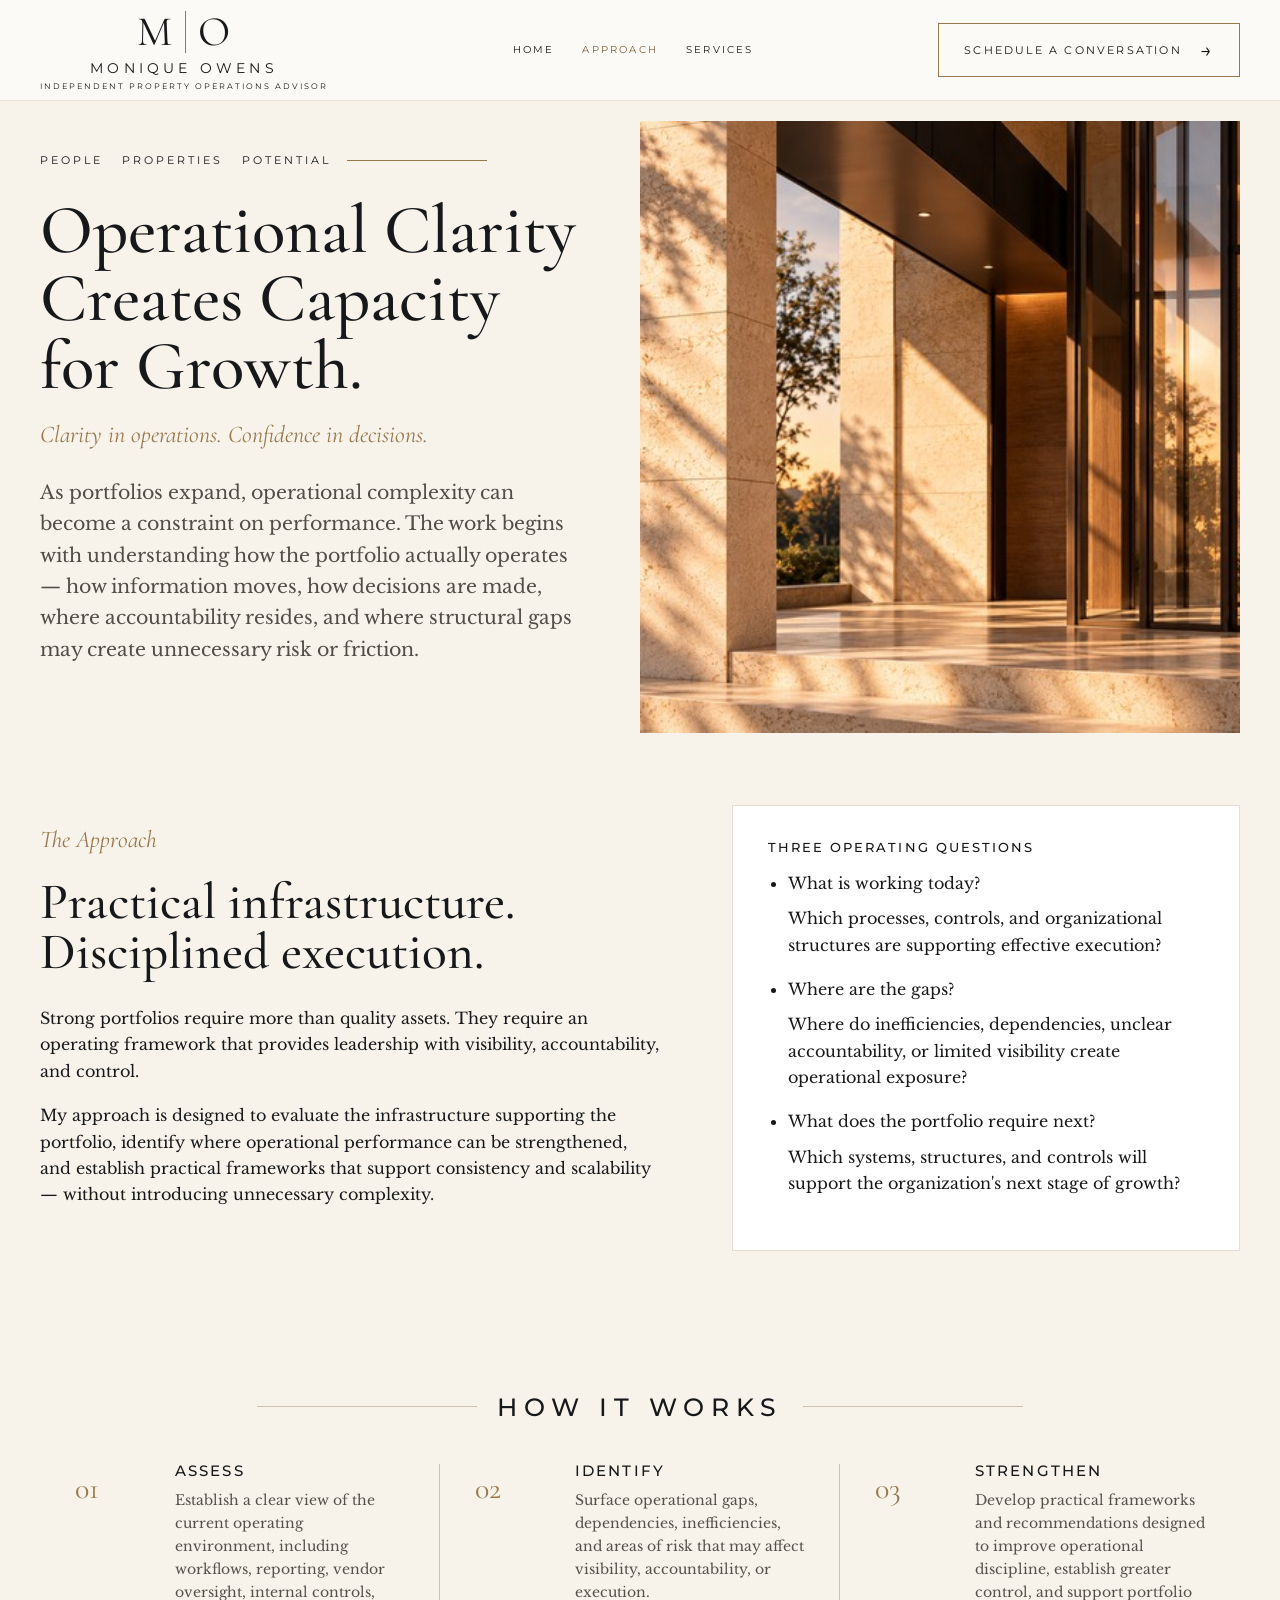
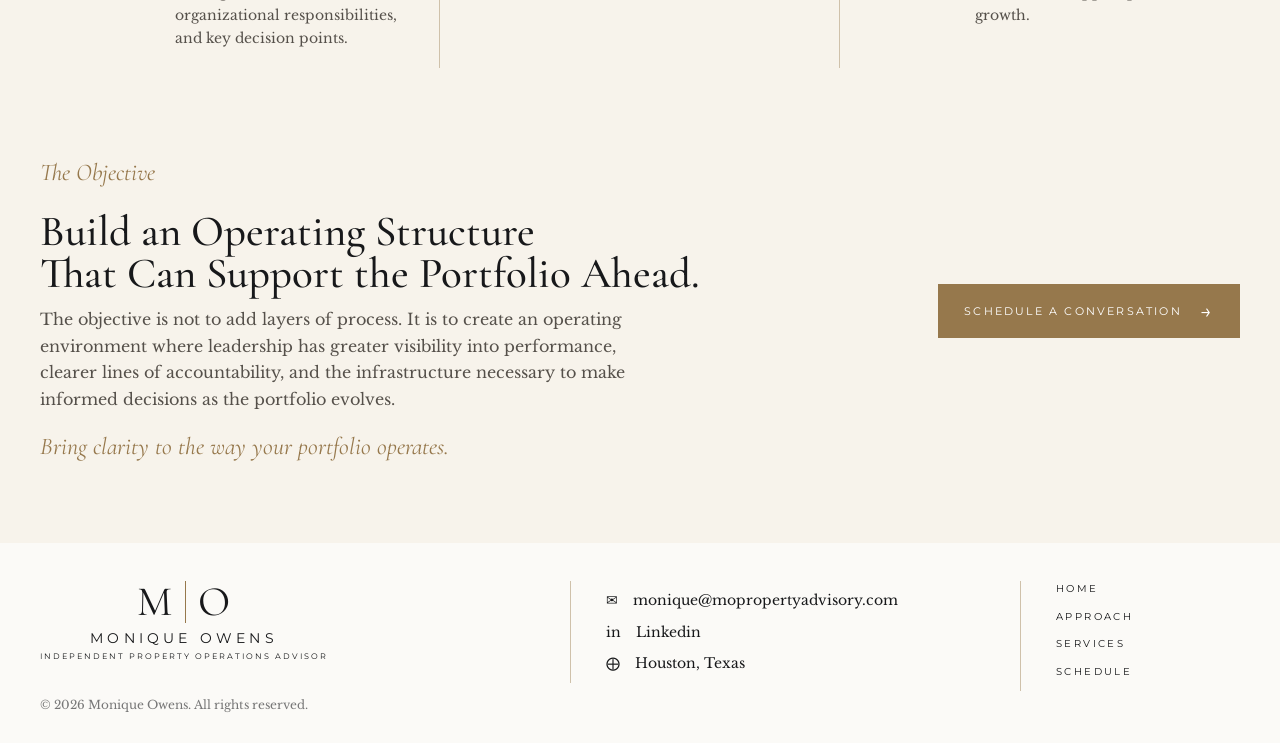
==== commit 9621ca09: "Update approach.html" ====
--- a/approach.html
+++ b/approach.html
@@ -113,8 +113,8 @@
         <div class="copyright">© 2026 Monique Owens. All rights reserved.</div>
       </div>
       <div class="footer-contact">
-        <div class="contact-line">✉ <a href="mailto:Monique.Owens.A@gmail.com">Email</a></div>
-        <div class="contact-line">in <a href="https://www.linkedin.com/in/monique-owens-a-htx/">Linkedin</a></div>
+        <div class="contact-line">✉ <a href="mailto:monique@mopropertyadvisory.com">monique@mopropertyadvisory.com</a></div>
+        <div class="contact-line">in <a href="https://www.linkedin.com/in/mopropertyadvisory.com/">Linkedin</a></div>
         <div class="contact-line"><span class="location-icon">⨁</span><span>Houston, Texas</span></div>
       </div>
       <div class="footer-nav">
--- a/styles.css
+++ b/styles.css
@@ -101,7 +101,7 @@
 .cta h2{font-size:43px;margin:12px 0}
 .cta p{max-width:620px;color:#55504a}
 .cta-note{text-align:center;font-family:var(--serif);font-style:italic;color:#777;margin-top:10px;font-size:14px}
-.services-cta {padding-top: 20px;}
+.services-cta {padding-top: 10px;}
 
 .site-footer {padding: 38px 0 28px;background: var(--paper);}
 .site-footer .brand {display: flex;flex-direction: column;align-items: center;width: max-content;}
@@ -188,3 +188,6 @@
   .cta h2{font-size:35px}
   .page-hero{padding:75px 0 55px}
 }
+
+.approach-steps {padding-bottom: 40px;}
+.approach-objective {padding-top: 30px;}
